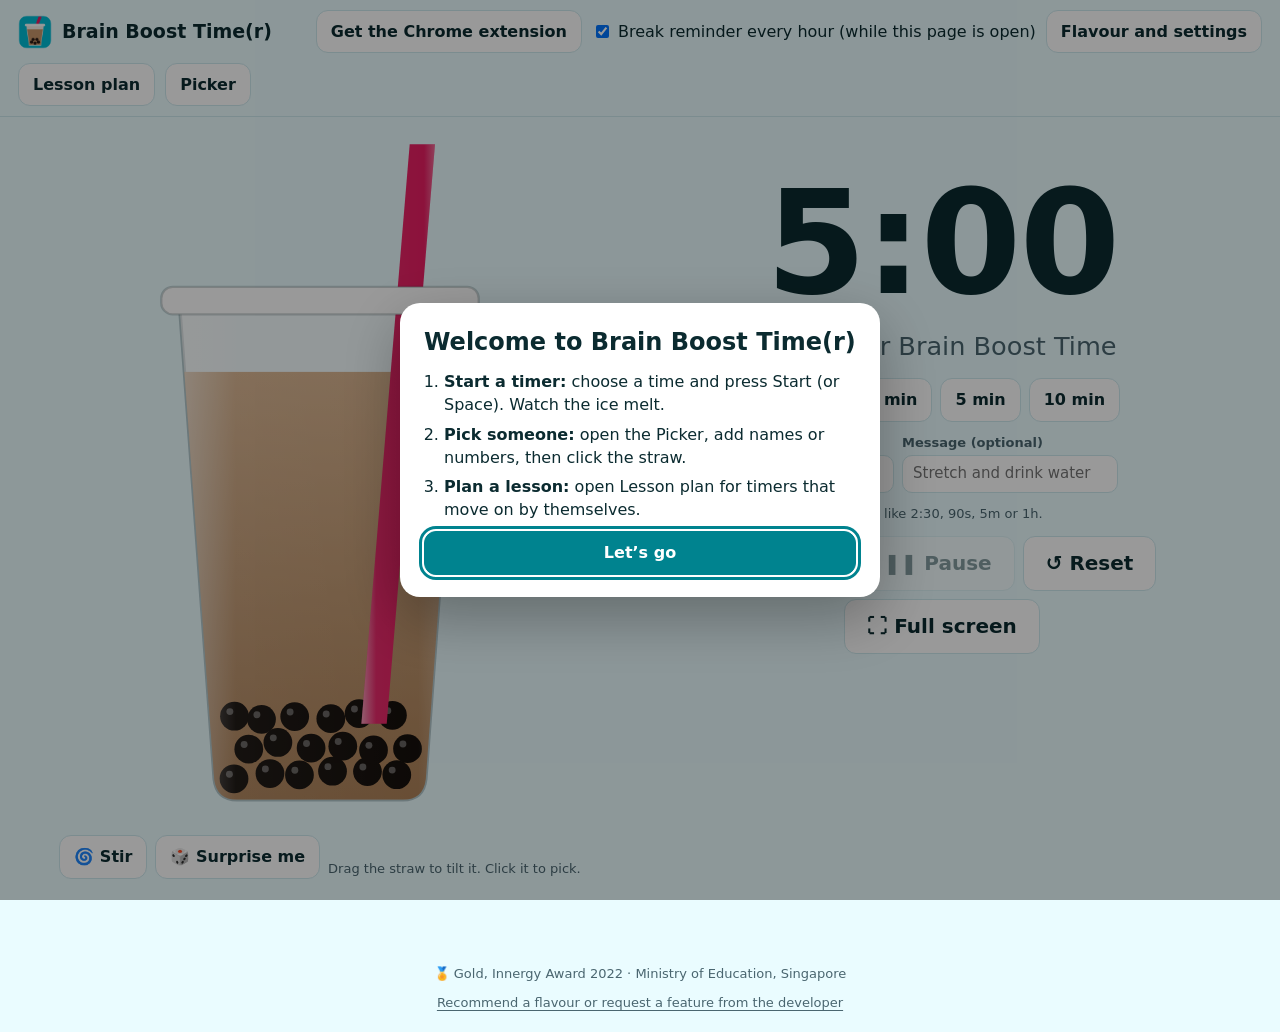
==== index.html @ e8400457 "Add files via upload" ====
<!doctype html>
<html lang="en">
<head>
<meta charset="utf-8"><meta name="viewport" content="width=device-width, initial-scale=1">
<title>Brain Boost Time(r): bubble tea class timer and picker</title>
<meta name="description" content="A melting bubble tea class timer, a name and number picker, and break reminders. Free, private, works offline."><link rel="icon" href="favicon.svg" type="image/svg+xml"><link rel="icon" href="favicon.ico" sizes="48x48"><link rel="apple-touch-icon" href="apple-touch-icon.png"><link rel="manifest" href="site.webmanifest"><meta name="theme-color" content="#00bcd4"><meta name="apple-mobile-web-app-title" content="BBT"><meta property="og:title" content="Brain Boost Time(r)"><meta property="og:image" content="web-icons/icon-512.png">
<link rel="stylesheet" href="extension/bbt.css">
<style>.omni{margin:8px 0 0;font-size:12.5px;line-height:1.5;color:inherit;opacity:.92}.omni b{font-weight:700}.omni kbd{font:600 11.5px ui-monospace,SFMono-Regular,Menlo,monospace;border:1px solid rgba(127,127,127,.45);border-bottom-width:2px;border-radius:5px;padding:0 5px;background:rgba(127,127,127,.12);white-space:nowrap}</style></head>
<body>
<header>
  <img src="extension/icons/icon48.png" alt="" width="34" height="34"><h1>Brain Boost Time(r)</h1>
  <span class="sp"></span>
  <a class="btn" href="https://chromewebstore.google.com/search/Brain%20Boost%20Timer" target="_blank" rel="noopener">Get the Chrome extension</a>
  <label class="sw"><input type="checkbox" id="remind"> Hourly break reminders</label>
  <button class="btn" id="setBtn" aria-expanded="false" aria-controls="settings">Flavour and settings</button>
  <button class="btn" id="planBtn" aria-expanded="false" aria-controls="plans">Lesson plan</button>
  <button class="btn" id="namesBtn" aria-expanded="false" aria-controls="names">Picker</button>
</header>
<div class="settings" id="settings" hidden>
  <label>Flavour <select id="flavour"></select></label>
  <label>Boba <select id="boba"><option value="black">Black</option><option value="brown">Dark brown</option><option value="grey">Grey</option><option value="match">Match the flavour (popping boba)</option></select></label>
  <label class="sw"><input type="checkbox" id="sound" checked> Sound</label>
  <label class="sw"><input type="checkbox" id="motion" checked> Animation</label>
  <label>Chime <select id="chime"><option value="chime">Chime</option><option value="bell">Bell</option><option value="soft">Soft</option></select></label>
  <span class="hint" id="weekCount"></span>
  <label class="sw"><input type="checkbox" id="remember" checked> Remember my timers</label>
  <label class="sw"><input type="checkbox" id="rememberMsg" checked> …and their messages</label>
  <span class="hint">Kept only on this device. On a shared computer, consider not remembering messages.</span>
  <span class="hint ext-only">Click the toolbar icon for the menu. It’s in colour when break reminders are on, grey when off, and shows the time left on a running timer. Alt+Shift+B opens this screen.</span>
  <label class="ext-only">Open as <select id="openAs"><option value="window">Its own window</option><option value="tab">A tab</option></select></label>
  <button class="btn web-only" id="notify" hidden>Allow notifications</button>
  <span class="hint ext-only">Tip: type <kbd>bbt</kbd>, a space and <kbd>5m</kbd> in the address bar to start a timer from anywhere.</span>
</div>
<main>
  <section class="stage" aria-label="Bubble tea">
    <div class="tea-wrap">
      <svg id="tea" viewBox="0 0 400 600" role="group" aria-label="A bubble tea. The straw picks a name">
        <defs>
          <linearGradient id="liq" x1="0" y1="0" x2="0" y2="1"><stop id="s1" offset="0"/><stop id="s2" offset="1"/></linearGradient>
          <clipPath id="cupClip"><path d="M78 150 L322 150 L292 560 Q290 578 272 578 L128 578 Q110 578 108 560 Z"/></clipPath>
          <linearGradient id="glass" x1="0" x2="1"><stop offset="0" stop-color="#fff" stop-opacity=".55"/><stop offset=".2" stop-color="#fff" stop-opacity=".05"/><stop offset=".85" stop-color="#fff" stop-opacity="0"/><stop offset="1" stop-color="#fff" stop-opacity=".35"/></linearGradient>
        </defs>
        <path d="M78 150 L322 150 L292 560 Q290 578 272 578 L128 578 Q110 578 108 560 Z" class="cup"/>
        <g clip-path="url(#cupClip)">
          <rect id="liquid" x="0" y="200" width="400" height="420" fill="url(#liq)"/>
          <g id="bobas"></g><g id="ice"></g>
        </g>
        <g id="strawG" role="button" tabindex="0" aria-label="The straw: pick a name">
          <polygon id="straw" points="236,512 258,512 300,8 278,8"/>
          <polygon points="236,512 258,512 300,8 278,8" fill="url(#glass)" pointer-events="none"/>
        </g>
        <path d="M78 150 L322 150 L292 560 Q290 578 272 578 L128 578 Q110 578 108 560 Z" fill="url(#glass)" pointer-events="none"/>
        <rect x="62" y="132" width="276" height="24" rx="10" class="rim"/>
        <g id="flying"></g>
      </svg>
      <div class="bubble" id="bubble" hidden aria-hidden="true" title="Click to hide"></div>
    </div>
    <div class="row"><button class="btn" id="stir" title="Stir the drink (S)">🌀 Stir</button><button class="btn" id="surprise" title="A random flavour and boba (R)">🎲 Surprise me</button><span class="hint">Drag the straw to tilt it. Click it to pick.</span></div>
  </section>
  <section class="timer" aria-label="Timer">
    <div class="time" id="time" aria-live="off">5:00</div>
    <div class="msg" id="msg">Ready for Brain Boost Time</div>
    <p class="stepline" id="stepLine" hidden><span id="stepText"></span> <button class="btn sm" id="stepSkip" title="Go to the next step now">Next step ▸</button></p>
    <div class="row recent" id="recent" aria-label="Your timers"></div>
    <div class="row presets"><button class="btn" data-s="60">1 min</button><button class="btn" data-s="180">3 min</button><button class="btn" data-s="300">5 min</button><button class="btn" data-s="600">10 min</button></div>
    <div class="row"><label class="fld">Custom time <input id="custom" placeholder="2:30 or 90s" size="9" aria-describedby="customHint"></label><label class="fld grow">Message (optional) <input id="message" placeholder="Stretch and drink water"></label></div>
    <p class="hint" id="customHint">Times like 2:30, 90s, 5m or 1h.</p>
    <p class="omni ext-only" style="text-align:center"><b>From any tab:</b> type <kbd>bbt</kbd> in the address bar, a space, then <kbd>5m Stretch</kbd> and press Enter. Also <kbd>bbt pick</kbd>, <kbd>bbt off</kbd>.</p>
    <div class="row big"><button class="btn pri" id="start">▶ Start</button><button class="btn" id="pause" disabled>❚❚ Pause</button><button class="btn" id="reset">↺ Reset</button><button class="btn" id="fsBtn" title="Full screen with giant numbers, for projectors (F)">⛶ Full screen</button></div>
    <p class="landed" id="landed" hidden aria-hidden="true"></p>
    <p class="giant-hint" aria-hidden="true">Space: start or pause · F or Esc: leave full screen</p>
    <p class="sr" id="live" aria-live="polite"></p>
  </section>
  <aside class="names plans" id="plans" hidden aria-label="Lesson plan">
    <div class="ph"><h2>Lesson plan</h2><button class="btn x" data-close="plans" aria-label="Close the lesson plan" title="Close (Esc)">✕</button></div>
    <p class="hint">A run of timers that moves on by itself, with a chime and what’s next: such as Do now, Group work, Pack up.</p>
    <label class="fld">Plan name <input id="planName" maxlength="40" placeholder="Science lesson"></label>
    <ol class="steps" id="steps" aria-label="Steps"></ol>
    <div class="row"><button class="btn" id="addStep">+ Add a step</button><span class="hint" id="planTotal"></span></div>
    <div class="row"><button class="btn pri" id="planStart">▶ Start the plan</button><button class="btn" id="planSave">Save</button></div>
    <div class="row"><label class="fld grow">My plans <select id="planSaved"><option value="">Choose a saved plan…</option></select></label><button class="btn x" id="planDel" aria-label="Delete the chosen plan" title="Delete">🗑</button></div>
    <details class="share"><summary>Share and find plans</summary>
      <div class="row wrap"><button class="btn" id="planLink">Copy a link</button><button class="btn" id="planExport">Download</button><button class="btn" id="planImportBtn">Open a plan file</button><input type="file" id="planImport" accept=".json,application/json" hidden></div>
      <label class="fld">Paste a plan link <input id="planPaste" placeholder="https://…#plan=…"></label>
      <div class="row wrap"><button class="btn" id="planSubmit">Share with other teachers</button><button class="btn" id="planBrowse">Browse shared plans</button></div>
      <p class="hint">Sharing sends only the plan’s name, step names and times. Shared plans are checked before they appear in the library. Sharing uses a free GitHub account; without one, use “Recommend a flavour or request a feature” at the foot of the page.</p>
      <div id="gallery"></div>
    </details>
    <p class="hint" id="planMsg" role="status"></p>
  </aside>
  <aside class="names" id="names" hidden aria-label="Picker">
    <div class="ph"><h2>Picker</h2><button class="btn x" data-close="names" aria-label="Close the picker" title="Close (Esc)">✕</button></div>
    <div class="seg" role="group" aria-label="Pick from"><button class="btn" id="mNames" aria-pressed="true">Names</button><button class="btn" id="mNums" aria-pressed="false">Numbers</button></div>
    <div id="namesBox">
      <p class="hint">Paste names: one per line, or separated by commas, spaces or tabs.</p>
      <textarea id="list" rows="8" spellcheck="false" placeholder="Aisyah&#10;Ben&#10;Chen Wei&#10;Devi" aria-label="Names to pick from"></textarea>
      <div class="row"><label class="fld">Separated by <select id="sep"><option value="auto">Detect for me</option><option value="lines">New lines</option><option value="commas">Commas</option><option value="spaces">Spaces</option></select></label><label class="sw"><input type="checkbox" id="hideList"> Hide the list</label></div>
      <p class="hint" id="hiddenNote" hidden>The list is hidden, so the class can’t see it.</p>
    </div>
    <div id="numsBox" hidden><p class="hint">For register or ID numbers: pick a number in a range.</p><div class="row"><label class="fld">From <input id="numFrom" type="number" value="1" min="0" step="1"></label><label class="fld">To <input id="numTo" type="number" value="30" min="1" step="1"></label></div></div>
    <p class="count" id="count" aria-live="polite">0 to pick from</p>
    <label class="sw"><input type="checkbox" id="noRepeat" checked> Don’t pick the same one twice</label>
    <div class="row"><button class="btn pri" id="pick">🧋 Pick</button><button class="btn" id="resetPicks">↺ Put all back</button></div>
    <p class="hint">Or click the straw.</p>
    <details><summary>Picked so far (<span id="pickedN">0</span>)</summary><ol id="picked"></ol><button class="btn" id="clearList">Clear the name list</button></details>
  </aside>
</main>
<div class="welcome" id="welcome" hidden role="dialog" aria-modal="true" aria-labelledby="wT"><div>
  <h2 id="wT">Welcome to Brain Boost Time(r)</h2>
  <ol><li><b>Start a timer:</b> choose a time and press Start (or Space). Watch the ice melt.</li><li><b>Pick someone:</b> open the Picker, add names or numbers, then click the straw.</li><li><b>Plan a lesson:</b> open Lesson plan for timers that move on by themselves.</li></ol>
  <p class="hint ext-only">The toolbar icon shows the time left, and its menu has everything else.</p>
  <button class="btn pri" id="wOk">Let’s go</button></div></div>
<footer class="foot"><p class="award"><a href="media/innergy-award-2022-gold.png" target="_blank" rel="noopener">🏅 Gold, Innergy Award 2022 · Ministry of Education, Singapore</a></p><button class="linkish" id="suggest" type="button">Recommend a flavour or request a feature from the developer</button></footer>
<dialog class="sugg" id="suggestDlg" aria-labelledby="suggT">
  <form method="dialog" id="suggForm">
    <h2 id="suggT">Recommend a flavour or request a feature</h2>
    <p class="hint">Your message goes to the developer, Suhaimi, by email. Nothing is sent until you send it yourself.</p>
    <fieldset class="seg2"><legend class="hint">It’s about</legend>
      <label><input type="radio" name="kind" value="flavour" checked> A new flavour</label><label><input type="radio" name="kind" value="feature"> A feature</label><label><input type="radio" name="kind" value="problem"> Something not working</label></fieldset>
    <label class="fld">Your message<textarea id="suggText" rows="5" placeholder="For a flavour, its name and colours help, such as “Ube: purple and cream”."></textarea></label>
    <div class="row wrap"><button class="btn pri" type="button" data-send="gmail">Open in Gmail</button><button class="btn" type="button" data-send="outlook">Open in Outlook</button><button class="btn" type="button" data-send="app">My email app</button><button class="btn" type="button" data-send="copy">Copy message</button></div>
    <p class="hint" id="suggStatus" aria-live="polite"></p>
    <div class="row"><button class="btn" value="close">Close</button></div>
  </form>
</dialog>
<div class="done" id="done" hidden role="alertdialog" aria-labelledby="doneT"><div><h2 id="doneT">Time’s up!</h2><p id="doneMsg"></p><button class="btn pri" id="doneOk">OK</button></div></div>
<script src="extension/bbt.js"></script>
<script src="extension/more.js"></script>
</body>
</html>
---- extension/bbt.css ----
:root{--bg:#eafcff;--card:#fff;--ink:#0b2b30;--muted:#4a6670;--line:#cde9ee;--acc:#00838f;--acc-ink:#fff;color-scheme:light}
@media (prefers-color-scheme:dark){:root{--bg:#0d1b1f;--card:#14272c;--ink:#e6f6f8;--muted:#a3c2c8;--line:#24424a;--acc:#4dd0e1;--acc-ink:#002024;color-scheme:dark}}
*{box-sizing:border-box}[hidden]{display:none!important}
body{margin:0;min-height:100vh;background:var(--bg);color:var(--ink);font:16px/1.45 system-ui,-apple-system,"Segoe UI",Roboto,sans-serif}
:focus-visible{outline:3px solid var(--acc);outline-offset:2px}
header{display:flex;align-items:center;gap:10px;padding:10px 18px;border-bottom:1px solid var(--line);flex-wrap:wrap}h1{font-size:19px;margin:0}.sp{flex:1}
.btn{font:inherit;font-weight:650;border:1px solid var(--line);background:var(--card);color:inherit;border-radius:12px;padding:9px 14px;cursor:pointer}.btn:hover{border-color:var(--acc)}.btn:disabled{opacity:.45;cursor:default}
.btn.pri{background:var(--acc);border-color:var(--acc);color:var(--acc-ink)}.sw{display:inline-flex;gap:6px;align-items:center;cursor:pointer}
.settings{display:flex;gap:14px;align-items:center;flex-wrap:wrap;padding:10px 18px;border-bottom:1px solid var(--line);background:var(--card)}
select,input,textarea{font:inherit;border:1px solid var(--line);border-radius:10px;padding:7px 10px;background:var(--card);color:inherit}
main{display:grid;grid-template-columns:minmax(240px,1fr) minmax(260px,1fr) auto;gap:18px;padding:18px;align-items:start;min-height:calc(100vh - 62px)}
@media (max-width:980px){main{grid-template-columns:1fr}}
.stage{display:grid;place-items:center}.tea-wrap{position:relative;width:min(100%,460px)}#tea{width:100%;height:auto;max-height:78vh;display:block;margin:auto;overflow:visible}
.cup{fill:rgba(255,255,255,.55);stroke:rgba(11,43,48,.25);stroke-width:3}.rim{fill:#fff;stroke:rgba(11,43,48,.2);stroke-width:2}
#straw{fill:#e91e63}#strawG{cursor:pointer}#strawG:focus-visible{outline:none}#strawG:focus-visible #straw{stroke:var(--acc);stroke-width:6}
.ice{fill:rgba(255,255,255,.62);stroke:rgba(255,255,255,.95);stroke-width:2}
.bubble{position:absolute;left:50%;top:-4%;transform:translate(-50%,0);max-width:92%;border-radius:999px;padding:14px 26px;font-weight:800;font-size:clamp(26px,4.2vw,54px);line-height:1.1;text-align:center;box-shadow:0 10px 30px rgba(0,0,0,.25);white-space:nowrap;overflow:hidden;text-overflow:ellipsis}
.timer{display:grid;gap:12px;align-content:center;justify-items:center;text-align:center;padding-top:4vh}
.timer{container-type:inline-size;min-width:0}
.time{font-size:clamp(56px,24cqi,170px);font-weight:800;font-variant-numeric:tabular-nums;letter-spacing:-2px;line-height:1}.msg{font-size:clamp(18px,2vw,26px);color:var(--muted);min-height:1.5em;max-width:28ch}
.row{display:flex;gap:8px;flex-wrap:wrap;justify-content:center;align-items:end}.row.big .btn{font-size:20px;padding:12px 22px}
.fld{display:grid;gap:3px;text-align:left;font-size:13px;font-weight:650;color:var(--muted)}.fld input,.fld select{color:var(--ink);font-weight:400;font-size:15px}.grow{flex:1;min-width:200px}
.hint{font-size:13px;color:var(--muted);margin:0}kbd{font:12px ui-monospace,monospace;border:1px solid var(--line);border-radius:5px;padding:1px 5px;background:var(--bg)}
.names{width:min(360px,100%);background:var(--card);border:1px solid var(--line);border-radius:16px;padding:14px;display:grid;gap:10px}.names h2{margin:0;font-size:17px}
.names textarea{width:100%;resize:vertical;font-size:15px}.count{font-weight:700;font-size:14px;color:var(--muted)}#picked{margin:6px 0 0;padding-left:22px;max-height:180px;overflow:auto}
.done{position:fixed;inset:0;background:rgba(0,40,46,.55);display:grid;place-items:center;z-index:10}.done>div{background:var(--card);border-radius:22px;padding:30px 40px;text-align:center;max-width:min(560px,92vw);box-shadow:0 20px 60px rgba(0,0,0,.35)}
.done h2{font-size:clamp(34px,5vw,60px);margin:0 0 6px}.done p{font-size:22px;margin:0 0 18px}
.sr{position:absolute;width:1px;height:1px;overflow:hidden;clip:rect(0 0 0 0)}

.recent:empty{display:none}.chip{display:inline-flex;align-items:center;border:1px solid var(--line);border-radius:999px;background:var(--card);overflow:hidden}.chip button{font:inherit;font-weight:650;border:0;background:none;color:inherit;padding:7px 12px;cursor:pointer}.chip button:hover{background:var(--bg)}.chip .x{padding:7px 10px 7px 4px;color:var(--muted);font-weight:400}.chip-clear{font:inherit;font-size:13px;border:0;background:none;color:var(--muted);text-decoration:underline;cursor:pointer}
.stage{gap:10px;align-content:start}.stage .row{justify-content:center}
.seg{display:flex}.seg .btn{border-radius:0;flex:1}.seg .btn:first-child{border-radius:12px 0 0 12px}.seg .btn:last-child{border-radius:0 12px 12px 0}.seg .btn[aria-pressed=true]{background:var(--acc);border-color:var(--acc);color:var(--acc-ink)}
.fld input[type=number]{width:90px}.bubble{cursor:pointer}#strawG{cursor:grab}#strawG.dragging{cursor:grabbing}
.btn[disabled]{opacity:.45}a.btn{text-decoration:none;display:inline-flex;align-items:center}
.is-web .ext-only,.is-ext .web-only{display:none!important}

/* Surprise me, what it landed on, the footer link and the suggestion form */
.landed{margin:0;justify-self:center;padding:6px 14px;border-radius:999px;background:var(--card);border:1px solid var(--line);font-weight:700;box-shadow:0 4px 14px rgba(0,0,0,.08)}
.foot{text-align:center;padding:10px 16px 18px}.linkish{font:inherit;font-size:13px;border:0;background:none;color:var(--muted);text-decoration:underline;text-underline-offset:3px;cursor:pointer}.linkish:hover{color:var(--ink)}
.sugg{border:1px solid var(--line);border-radius:18px;padding:0;max-width:min(520px,calc(100vw - 32px));background:var(--card);color:var(--ink);box-shadow:0 20px 60px rgba(0,0,0,.25)}.sugg::backdrop{background:rgba(0,0,0,.35)}
.sugg form{display:grid;gap:12px;padding:20px}.sugg h2{margin:0;font-size:19px}.sugg textarea{font:inherit;width:100%;border:1px solid var(--line);border-radius:10px;padding:8px 10px;background:var(--bg);color:var(--ink);resize:vertical}
.seg2{border:0;padding:0;margin:0;display:flex;flex-wrap:wrap;gap:6px 14px}.seg2 legend{margin-bottom:4px}.seg2 label{display:inline-flex;gap:6px;align-items:center}.row.wrap{flex-wrap:wrap}
.award{margin:0 0 6px;font-size:13px}.award a{color:var(--muted);text-decoration:none}.award a:hover{color:var(--ink);text-decoration:underline}

/* panels: a header with a close button */
.ph{display:flex;align-items:center;justify-content:space-between;gap:8px}.ph h2{margin:0}.btn.x{padding:6px 10px;line-height:1}.btn.sm{padding:4px 10px;font-size:13px}
/* lesson plans */
.steps{list-style:none;margin:0;padding:0;display:grid;gap:6px;counter-reset:st}
.steps li{display:grid;grid-template-columns:auto 1fr 84px auto auto auto;gap:4px;align-items:center;counter-increment:st}
.steps li::before{content:counter(st);font-weight:800;color:var(--muted);width:1.2em;text-align:right}
.steps input{font:inherit;font-size:14px;min-width:0;border:1px solid var(--line);border-radius:8px;padding:6px 8px;background:var(--bg);color:var(--ink)}
.steps .btn{padding:5px 8px}.share{border-top:1px solid var(--line);padding-top:8px}.share summary{cursor:pointer;font-weight:700}
.plancard{border:1px solid var(--line);border-radius:12px;padding:8px 10px;margin:6px 0;display:grid;gap:4px}.plancard p{margin:0}
.stepline{margin:6px 0 0;display:flex;gap:8px;align-items:center;justify-content:center;flex-wrap:wrap;color:var(--muted);font-weight:650}.stepline[hidden]{display:none}
.toastline{position:fixed;left:50%;bottom:28px;transform:translateX(-50%);background:var(--ink);color:var(--card);padding:10px 18px;border-radius:999px;font-weight:700;box-shadow:0 8px 24px rgba(0,0,0,.25);z-index:60}
/* the welcome */
.welcome{position:fixed;inset:0;background:rgba(0,0,0,.4);display:grid;place-items:center;z-index:70;padding:16px}.welcome[hidden]{display:none}
.welcome>div{background:var(--card);color:var(--ink);border-radius:20px;padding:22px 24px;max-width:480px;box-shadow:0 20px 60px rgba(0,0,0,.3);display:grid;gap:10px}.welcome h2{margin:0}.welcome ol{margin:0;padding-left:20px;display:grid;gap:6px}
/* full screen with giant numbers, for projectors: the cup, the time, the message and the plan's step, nothing else */
.giant-hint{display:none}
body.giant header,body.giant .settings,body.giant .names,body.giant .foot,body.giant .presets,body.giant .recent,body.giant .timer>.row:not(.stepline),body.giant .timer .hint,body.giant .omni,body.giant .stage .row,body.giant .landed{display:none!important}
body.giant main{grid-template-columns:minmax(0,1fr) minmax(0,2fr);min-height:100vh;align-items:center}
body.giant .timer #time{font-size:min(calc(94cqi / var(--w, 2.1)), 58vh)!important;line-height:1;white-space:nowrap}
body.giant .timer #msg{font-size:min(6cqi,6vh)}body.giant .stepline{font-size:min(3.2cqi,3.4vh)}
body.giant .giant-hint{display:block;position:fixed;bottom:12px;left:0;right:0;text-align:center;font-size:13px;color:var(--muted);opacity:.75}
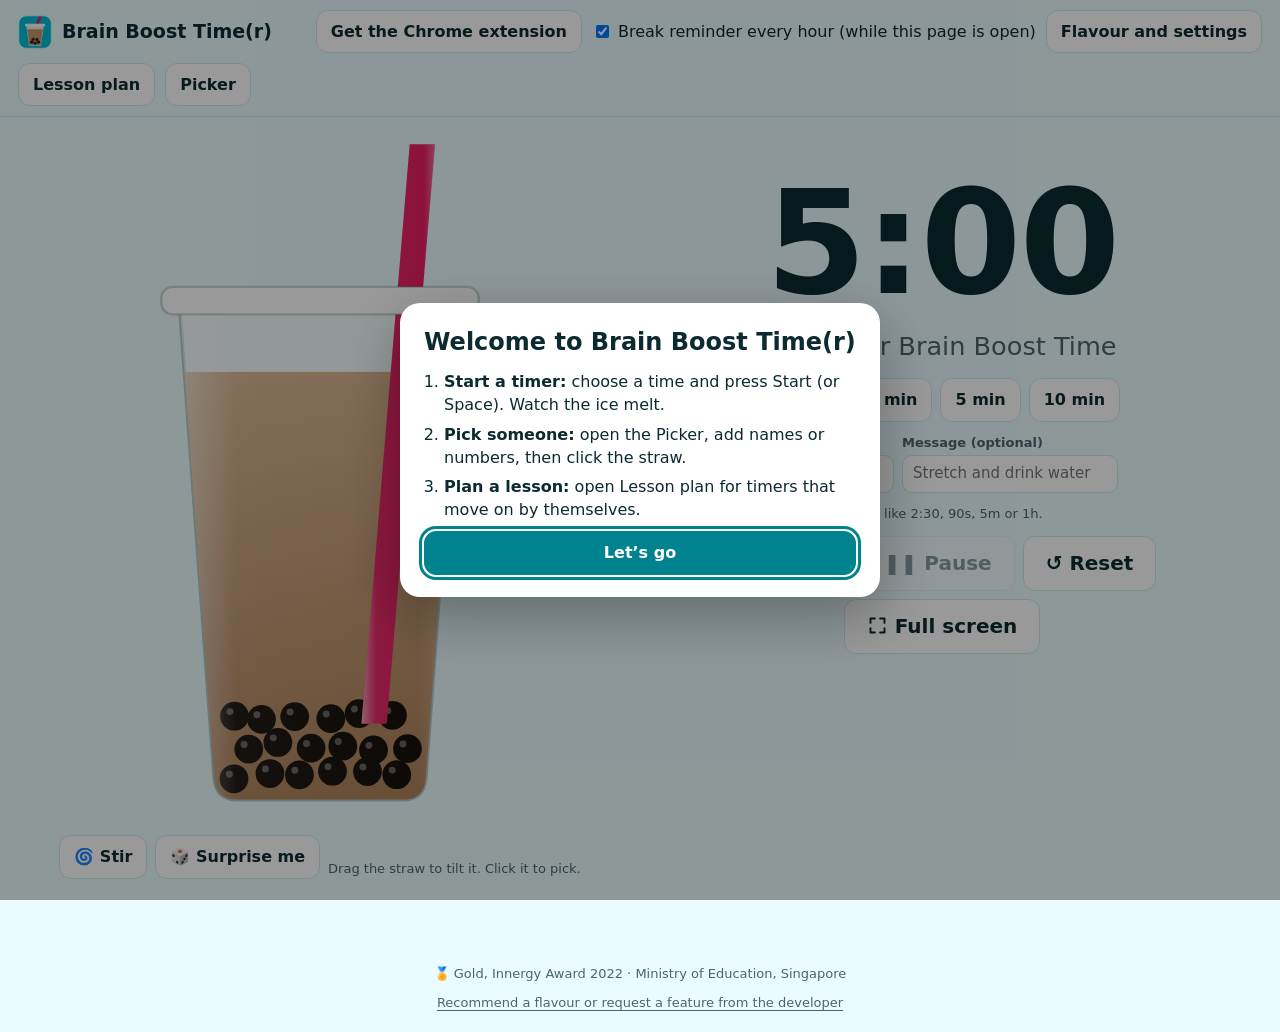
==== commit 2cf5c10f: "Add files via upload" ====
--- a/index.html
+++ b/index.html
@@ -66,7 +66,7 @@
     <div class="row"><label class="fld">Custom time <input id="custom" placeholder="2:30 or 90s" size="9" aria-describedby="customHint"></label><label class="fld grow">Message (optional) <input id="message" placeholder="Stretch and drink water"></label></div>
     <p class="hint" id="customHint">Times like 2:30, 90s, 5m or 1h.</p>
     <p class="omni ext-only" style="text-align:center"><b>From any tab:</b> type <kbd>bbt</kbd> in the address bar, a space, then <kbd>5m Stretch</kbd> and press Enter. Also <kbd>bbt pick</kbd>, <kbd>bbt off</kbd>.</p>
-    <div class="row big"><button class="btn pri" id="start">▶ Start</button><button class="btn" id="pause" disabled>❚❚ Pause</button><button class="btn" id="reset">↺ Reset</button><button class="btn" id="fsBtn" title="Full screen with giant numbers, for projectors (F)">⛶ Full screen</button></div>
+    <div class="row big"><button class="btn pri" id="start">▶ Start</button><button class="btn" id="pause" disabled>❚❚ Pause</button><button class="btn" id="reset">↺ Reset</button><button class="btn" id="fsBtn" title="Full screen with giant numbers, for projectors (F)"><svg class="ic" viewBox="0 0 24 24" fill="none" stroke="currentColor" stroke-width="2.2" stroke-linecap="round" stroke-linejoin="round" aria-hidden="true"><path d="M4 9V4h5M20 9V4h-5M4 15v5h5M20 15v5h-5"/></svg>Full screen</button></div>
     <p class="landed" id="landed" hidden aria-hidden="true"></p>
     <p class="giant-hint" aria-hidden="true">Space: start or pause · F or Esc: leave full screen</p>
     <p class="sr" id="live" aria-live="polite"></p>
--- a/extension/bbt.css
+++ b/extension/bbt.css
@@ -63,3 +63,9 @@
 body.giant .timer #time{font-size:min(calc(94cqi / var(--w, 2.1)), 58vh)!important;line-height:1;white-space:nowrap}
 body.giant .timer #msg{font-size:min(6cqi,6vh)}body.giant .stepline{font-size:min(3.2cqi,3.4vh)}
 body.giant .giant-hint{display:block;position:fixed;bottom:12px;left:0;right:0;text-align:center;font-size:13px;color:var(--muted);opacity:.75}
+
+/* the header buttons show which panel is open; panels sit beside the timer, at the top */
+header .btn[aria-expanded="true"]{background:var(--acc);border-color:var(--acc);color:var(--acc-ink)}
+main>.names{align-self:start}
+.btn svg.ic{width:1.05em;height:1.05em;vertical-align:-.14em;margin-right:.35em}
+.names .row{justify-content:flex-start}
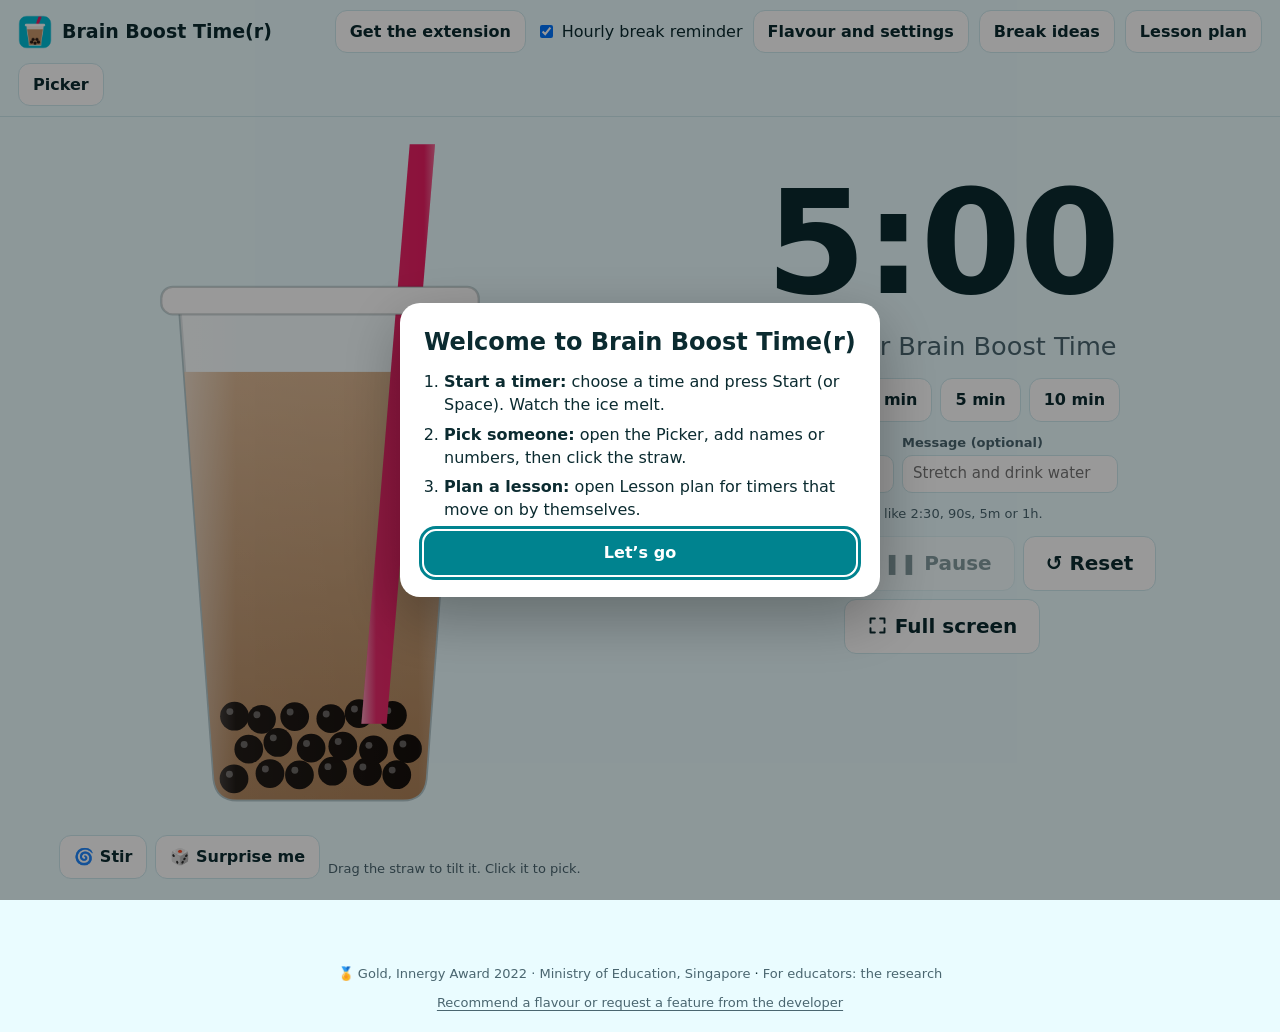
==== commit bd8e0f23: "Add files via upload" ====
--- a/index.html
+++ b/index.html
@@ -10,9 +10,10 @@
 <header>
   <img src="extension/icons/icon48.png" alt="" width="34" height="34"><h1>Brain Boost Time(r)</h1>
   <span class="sp"></span>
-  <a class="btn" href="https://chromewebstore.google.com/search/Brain%20Boost%20Timer" target="_blank" rel="noopener">Get the Chrome extension</a>
+  <a class="btn" href="https://chromewebstore.google.com/search/Brain%20Boost%20Timer" target="_blank" rel="noopener">Get the extension</a>
   <label class="sw"><input type="checkbox" id="remind"> Hourly break reminders</label>
   <button class="btn" id="setBtn" aria-expanded="false" aria-controls="settings">Flavour and settings</button>
+  <button class="btn" id="ideasBtn" aria-expanded="false" aria-controls="ideas">Break ideas</button>
   <button class="btn" id="planBtn" aria-expanded="false" aria-controls="plans">Lesson plan</button>
   <button class="btn" id="namesBtn" aria-expanded="false" aria-controls="names">Picker</button>
 </header>
@@ -60,6 +61,7 @@
   <section class="timer" aria-label="Timer">
     <div class="time" id="time" aria-live="off">5:00</div>
     <div class="msg" id="msg">Ready for Brain Boost Time</div>
+    <div class="ideacard" id="ideaCard" hidden aria-live="polite"></div>
     <p class="stepline" id="stepLine" hidden><span id="stepText"></span> <button class="btn sm" id="stepSkip" title="Go to the next step now">Next step ▸</button></p>
     <div class="row recent" id="recent" aria-label="Your timers"></div>
     <div class="row presets"><button class="btn" data-s="60">1 min</button><button class="btn" data-s="180">3 min</button><button class="btn" data-s="300">5 min</button><button class="btn" data-s="600">10 min</button></div>
@@ -71,6 +73,23 @@
     <p class="giant-hint" aria-hidden="true">Space: start or pause · F or Esc: leave full screen</p>
     <p class="sr" id="live" aria-live="polite"></p>
   </section>
+  <aside class="names ideas" id="ideas" hidden aria-label="Break ideas">
+    <div class="ph"><h2>Break ideas</h2><button class="btn x" data-close="ideas" aria-label="Close break ideas" title="Close (Esc)">✕</button></div>
+    <div class="chips" id="ideaKinds" role="group" aria-label="Kind of break"></div>
+    <div class="row"><button class="btn pri" id="ideaSurprise">🎲 Surprise me with a break</button></div>
+    <ul class="idealist" id="ideaList"></ul>
+    <details><summary>Add your own break idea</summary>
+      <label class="fld">Name <input id="ideaName" maxlength="40" placeholder="e.g. Times-table relay"></label>
+      <div class="row"><label class="fld">Kind <select id="ideaKind"></select></label><label class="fld">Minutes <input id="ideaMin" type="number" min="1" max="30" value="3" style="width:5em"></label></div>
+      <label class="fld">Steps, one per line <textarea id="ideaSteps" rows="3" placeholder="Stand behind your chair&#10;…"></textarea></label>
+      <button class="btn" id="ideaAdd">Add idea</button></details>
+    <details class="why"><summary>Why breaks help, and what the evidence says</summary>
+      <p>Classroom movement improves <b>time on task</b>: a meta-analysis found classroom physical activity increased on-task and reduced off-task behaviour (Watson et al., 2017). Short active breaks that <b>include lesson content</b> are a recognised form of this.</p>
+      <p>Length and effort matter: behaviour improved after <b>longer moderate breaks (over 10 minutes)</b> or <b>shorter, more intense ones (about 5 minutes)</b> (Daly-Smith et al., 2018).</p>
+      <p>Short rest breaks of 10 minutes or less give small boosts to <b>energy</b> and reduce <b>fatigue</b>; longer breaks help performance more (Albulescu et al., 2022).</p>
+      <p>Be cautious about bigger claims: there is not yet consistent evidence that breaks raise test scores. And ideas such as Brain Gym and “learning styles” are neuromyths, so they aren’t included here (Dekker et al., 2012).</p>
+      <p class="hint">Watson, A. et al. (2017) International Journal of Behavioral Nutrition and Physical Activity, 14, 114. Daly-Smith, A. et al. (2018) BMJ Open Sport &amp; Exercise Medicine, 4, e000341. Albulescu, P. et al. (2022) PLOS ONE, 17(8), e0272460. Dekker, S. et al. (2012) Frontiers in Psychology, 3, 429.</p><p><a href="for-educators.html" id="eduLink" target="_blank" rel="noopener">For educators: more on the research →</a></p></details>
+  </aside>
   <aside class="names plans" id="plans" hidden aria-label="Lesson plan">
     <div class="ph"><h2>Lesson plan</h2><button class="btn x" data-close="plans" aria-label="Close the lesson plan" title="Close (Esc)">✕</button></div>
     <p class="hint">A run of timers that moves on by itself, with a chime and what’s next: such as Do now, Group work, Pack up.</p>
@@ -110,7 +129,7 @@
   <ol><li><b>Start a timer:</b> choose a time and press Start (or Space). Watch the ice melt.</li><li><b>Pick someone:</b> open the Picker, add names or numbers, then click the straw.</li><li><b>Plan a lesson:</b> open Lesson plan for timers that move on by themselves.</li></ol>
   <p class="hint ext-only">The toolbar icon shows the time left, and its menu has everything else.</p>
   <button class="btn pri" id="wOk">Let’s go</button></div></div>
-<footer class="foot"><p class="award"><a href="media/innergy-award-2022-gold.png" target="_blank" rel="noopener">🏅 Gold, Innergy Award 2022 · Ministry of Education, Singapore</a></p><button class="linkish" id="suggest" type="button">Recommend a flavour or request a feature from the developer</button></footer>
+<footer class="foot"><p class="award"><a href="media/innergy-award-2022-gold.png" target="_blank" rel="noopener">🏅 Gold, Innergy Award 2022 · Ministry of Education, Singapore</a> · <a href="for-educators.html">For educators: the research</a></p><button class="linkish" id="suggest" type="button">Recommend a flavour or request a feature from the developer</button></footer>
 <dialog class="sugg" id="suggestDlg" aria-labelledby="suggT">
   <form method="dialog" id="suggForm">
     <h2 id="suggT">Recommend a flavour or request a feature</h2>
--- a/extension/bbt.css
+++ b/extension/bbt.css
@@ -46,7 +46,7 @@
 .ph{display:flex;align-items:center;justify-content:space-between;gap:8px}.ph h2{margin:0}.btn.x{padding:6px 10px;line-height:1}.btn.sm{padding:4px 10px;font-size:13px}
 /* lesson plans */
 .steps{list-style:none;margin:0;padding:0;display:grid;gap:6px;counter-reset:st}
-.steps li{display:grid;grid-template-columns:auto 1fr 84px auto auto auto;gap:4px;align-items:center;counter-increment:st}
+.steps li{display:grid;grid-template-columns:auto minmax(0,1fr) 72px auto auto auto;gap:4px;align-items:center;counter-increment:st}
 .steps li::before{content:counter(st);font-weight:800;color:var(--muted);width:1.2em;text-align:right}
 .steps input{font:inherit;font-size:14px;min-width:0;border:1px solid var(--line);border-radius:8px;padding:6px 8px;background:var(--bg);color:var(--ink)}
 .steps .btn{padding:5px 8px}.share{border-top:1px solid var(--line);padding-top:8px}.share summary{cursor:pointer;font-weight:700}
@@ -69,3 +69,16 @@
 main>.names{align-self:start}
 .btn svg.ic{width:1.05em;height:1.05em;vertical-align:-.14em;margin-right:.35em}
 .names .row{justify-content:flex-start}
+
+/* one fixed width for the side panel, whichever is open, so switching between Lesson plan and Picker never moves the cup or timer */
+main:has(> .names:not([hidden])){grid-template-columns:minmax(240px,1fr) minmax(260px,1fr) 380px}
+main>.names{width:100%;min-width:0}.names input,.names select,.names textarea{min-width:0}
+@media (max-width:980px){main:has(> .names:not([hidden])){grid-template-columns:1fr}}
+
+/* break ideas */
+.idealist{list-style:none;margin:0;padding:0;display:grid;gap:8px;max-height:46vh;overflow:auto}.idealist>li{border:1px solid var(--line);border-radius:12px;padding:8px 10px;display:grid;gap:4px;background:var(--card)}
+.idealist .top{display:flex;gap:8px;align-items:center}.idealist b{flex:1}.kind{font-size:11.5px;font-weight:800;padding:1px 8px;border-radius:999px;color:#fff}
+.k-move{background:#c2410c}.k-learn{background:#7c3aed}.k-recall{background:#0369a1}.k-rest{background:#15803d}.idealist ol{margin:0;padding-left:18px;font-size:13.5px}.idealist ol li{border:0;padding:0;background:none}
+.ideacard{margin:10px auto 0;max-width:560px;border:2px solid var(--line);border-radius:16px;padding:10px 14px;background:var(--card);text-align:left}.ideacard h3{margin:0 0 4px;font-size:17px;display:flex;gap:8px;align-items:center}.ideacard ol{margin:0;padding-left:20px}
+body.giant .ideacard{display:block!important;max-width:min(70vw,900px);font-size:min(2.6vw,3.2vh)}body.giant .ideacard h3{font-size:min(3vw,3.8vh)}
+.why p{font-size:13.5px;margin:6px 0}
